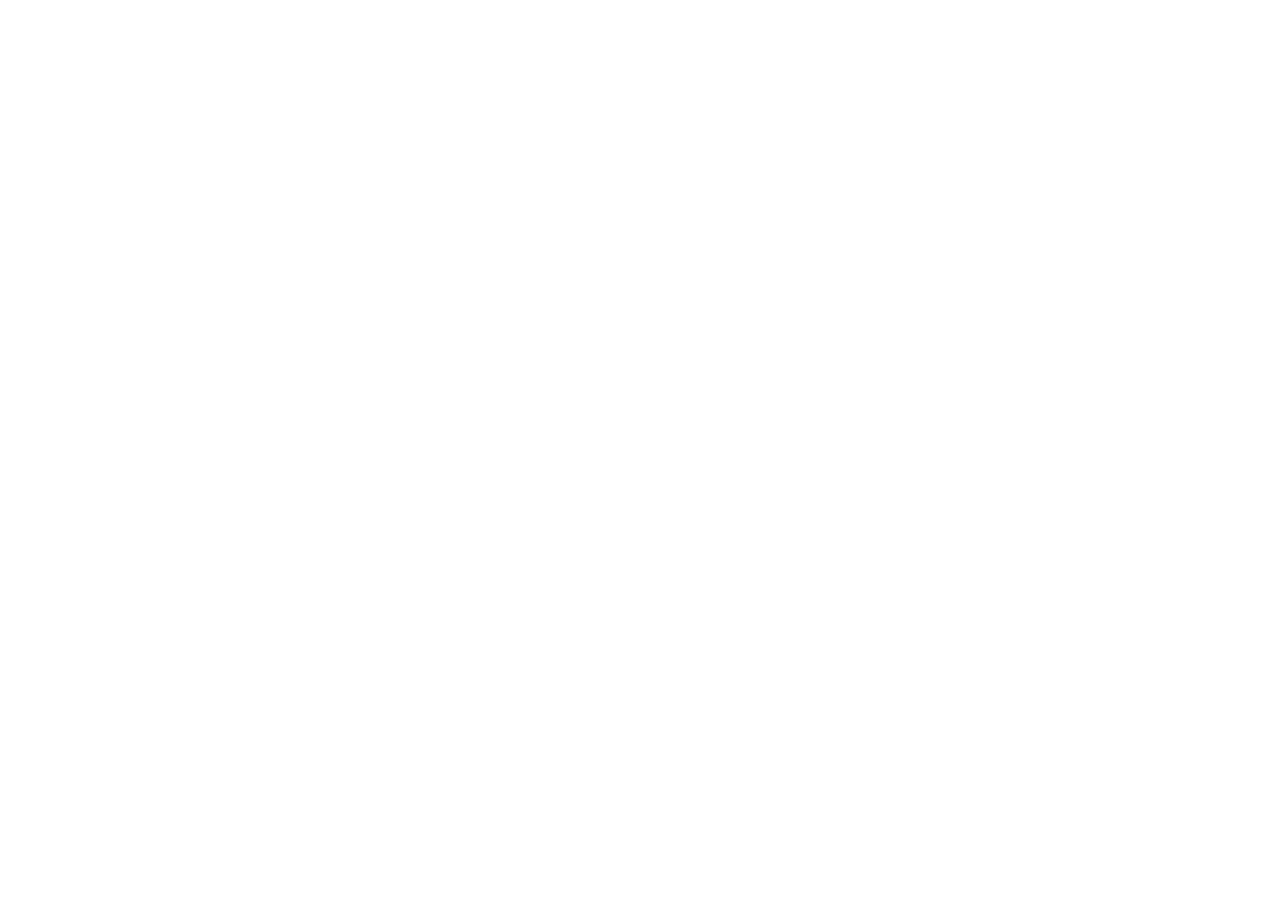
==== index.html @ 91b221d9 "Initial commit, added basic css utility classes" ====
<!DOCTYPE html>
<html lang="en">
<head>
    <meta charset="UTF-8">
    <meta http-equiv="X-UA-Compatible" content="IE=edge">
    <meta name="viewport" content="width=device-width, initial-scale=1.0">
    <title>Space Capital</title>
    <link rel="stylesheet" href="index.css">
</head>
<body>
    <script src="index.js"></script>
</body>
</html>
---- index.css ----
/* ---------------------- */
/* Reset                  */
/* ---------------------- */

/* Box sizing */

*,
*::before,
*::after {
    box-sizing: border-box;
}

/* Reset margins */
body,
h1,
h2,
h3,
h4,
h5,
p,
figure,
picture {
    margin: 0;
}

/* set up the body */
body {
    line-height: 1.5;
    min-height: 100vh;
}

/* make images easier to work with */
img,
picture {
    max-width: 100%;
    display: block;
}

/* make forms easier to work with */
input,
button,
textarea,
select {
    font: inherit;
}

/* remove animations for people who've turned them off */
@media (prefers-reduced-motion: reduce) {
    *,
    *::before,
    *::after {
        animation-duration: 0.01ms !important;
        animation-iteration-count: 1 !important;
        transition-duration: 0.01ms !important;
        scroll-behavior: auto !important;
    }
}

/* ---------------------- */
/* Utility classes        */
/* ---------------------- */

.flex {
    display: flex;
    gap: var(--gap, 1rem);
}

.grid {
    display: grid;
    gap: var(--gap, 1rem);
}

.container {
    padding-inline: 2rem;
    margin-inline: auto;
    max-width: 80rem;
}

.sr-only { /* screenreader only */
    position: absolute;
    width: 1px;
    height: 1px;
    padding: 0;
    margin: -1px;
    overflow: hidden;
    clip: rect(0, 0, 0, 0);
    white-space: nowrap; /* added line */
    border: 0;
}
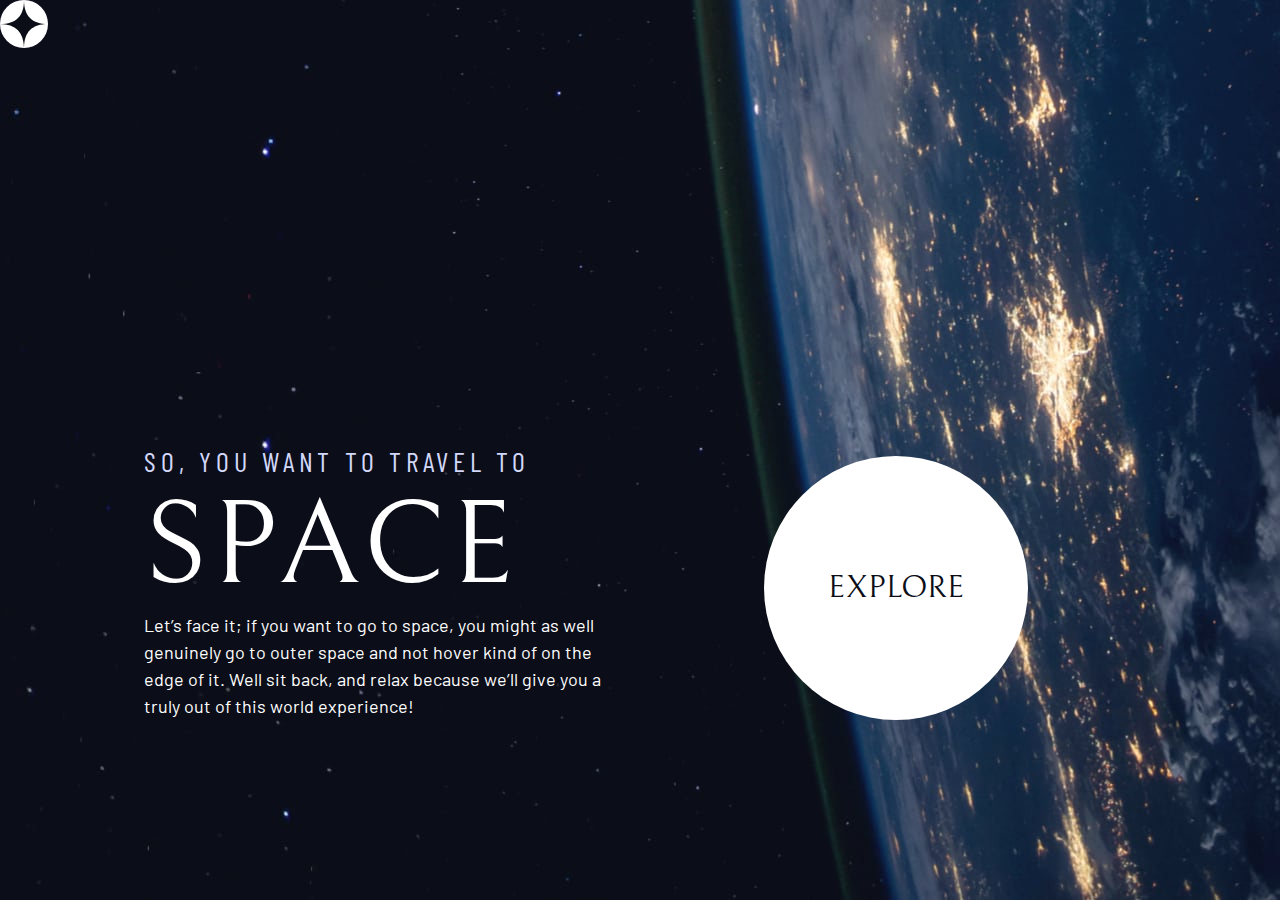
==== commit a4b2d573: "added landing page" ====
--- a/index.html
+++ b/index.html
@@ -2,12 +2,44 @@
 <html lang="en">
 <head>
     <meta charset="UTF-8">
-    <meta http-equiv="X-UA-Compatible" content="IE=edge">
     <meta name="viewport" content="width=device-width, initial-scale=1.0">
-    <title>Space Capital</title>
+
+    <link rel="icon" type="image/png" sizes="32x32" href="./assets/favicon-32x32.png">
+    <!-- Google fonts -->
+    <link rel="preconnect" href="https://fonts.googleapis.com">
+    <link rel="preconnect" href="https://fonts.gstatic.com" crossorigin>
+    <link href="https://fonts.googleapis.com/css2?family=Barlow+Condensed:wght@400;700&family=Bellefair&family=Barlow:wght@400;700&display=swap" rel="stylesheet">
     <link rel="stylesheet" href="index.css">
+    <title>Space Capital | Landing</title>
 </head>
-<body>
-    <script src="index.js"></script>
+<body class="home">
+
+    <header class="primary-header flex">
+        <div class="">
+            <img src="./assets/shared/logo.svg" alt="space tourism logo" class="logo">
+        </div>
+        <!-- <nav>
+            <ul class="primary-navigation underline-indicators flex">
+                <li class="active"><a class="ff-sans-cond uppercase text-white letter-spacing-2" href="#"><span>00</span>Home</a>
+                <li><a class="ff-sans-cond uppercase text-white letter-spacing-2" href="#"><span>01</span>Destination</a>
+                <li><a class="ff-sans-cond uppercase text-white letter-spacing-2" href="#"><span>02</span>Crew</a>
+                    <li><a class="ff-sans-cond uppercase text-white letter-spacing-2" href="#"><span>03</span>Technology</a>
+            </ul>
+        </nav> -->
+    </header>
+
+    <div class="grid-container grid-container--home">
+        <div>
+          <h1 class="text-accent fs-500 ff-sans-cond uppercase letter-spacing-1">So, you want to travel to
+          <span class="d-block fs-900 ff-serif text-white">Space</span></h1>
+          <p>Let’s face it; if you want to go to space, you might as well genuinely go to 
+          outer space and not hover kind of on the edge of it. Well sit back, and relax 
+          because we’ll give you a truly out of this world experience! </p>
+        </div>
+        <div>
+          <a href="#" class="large-button uppercase ff-serif text-dark bg-white">Explore</a>
+        </div>
+    </div>
+
 </body>
 </html>--- a/index.css
+++ b/index.css
@@ -1,3 +1,49 @@
+/* ---------------------- */
+/* Custom properties      */
+/* ---------------------- */
+
+:root {
+    /* colors */
+    --clr-dark: 230 35% 7%;
+    --clr-light: 231 77% 90%;
+    --clr-white: 0 0% 100%;
+
+    /* font-sizes */
+    --fs-900: clamp(5rem, 8vw + 1rem, 9.375rem); /* shrinks fontsize based on screensize dynamically*/
+    --fs-800: 6.25rem;
+    --fs-700: 3.5rem;
+    --fs-600: 2rem;
+    --fs-500: 1.75rem;
+    --fs-400: 1.125rem;
+    --fs-300: 1rem;
+    --fs-200: 0.875rem;
+
+    /* font-families */
+    --ff-serif: "Bellefair", serif;
+    --ff-sans-cond: "Barlow Condensed", sans-serif;
+    --ff-sans-normal: "Barlow", sans-serif;
+}
+
+@media (min-width: 35em) {
+    :root {
+        /* font-sizes */
+        --fs-800: 5rem;
+        --fs-700: 2.5rem;
+        --fs-600: 1.5rem;
+        --fs-400: 1rem;
+    }
+}
+
+@media (min-width: 45em) {
+    :root {
+        /* font-sizes */
+        --fs-800: 6.25rem;
+        --fs-700: 3.5rem;
+        --fs-600: 2rem;
+        --fs-400: 1.125rem;
+    }
+}
+
 /* ---------------------- */
 /* Reset                  */
 /* ---------------------- */
@@ -23,10 +69,27 @@
     margin: 0;
 }
 
+h1,
+h2,
+h3,
+h4,
+h5,
+h6,
+p {
+    font-weight: 400;
+}
+
 /* set up the body */
 body {
+    font-family: var(--ff-sans-normal);
+    font-size: var(--fs-400);
+    color: hsl(var(--clr-white));
+    background-color: hsl(var(--clr-dark));
     line-height: 1.5;
     min-height: 100vh;
+
+    display: grid;
+    grid-template-rows: min-content 1fr;
 }
 
 /* make images easier to work with */
@@ -70,10 +133,52 @@
     gap: var(--gap, 1rem);
 }
 
+.d-block {
+    display: block;
+}
+
+/* limited specificity for selectors */
+/* same as .flow > *:not(:first-child) */
+.flow > *:where(:not(:first-child)) { 
+    margin-top: var(--flow-space, 1rem);
+}
+
 .container {
     padding-inline: 2rem;
     margin-inline: auto;
     max-width: 80rem;
+}
+
+.grid-container {
+    text-align: center;
+    display: grid;
+    place-items: center;
+    padding-inline: 1rem;
+}
+
+.grid-container * {
+    max-width: 50ch;
+}
+
+@media (min-width: 45em) {
+    .grid-container {
+        text-align: left;
+        column-gap: var(--container-gap, 2rem);
+        grid-template-columns: minmax(2rem, 1fr) repeat(2, minmax(0, 30rem)) minmax(2rem, 1fr);
+    }
+
+    .grid-container > *:first-child {
+        grid-column: 2;
+    }
+
+    .grid-container > *:last-child {
+        grid-column: 3;
+    }
+
+    .grid-container--home {
+        padding-bottom: max(6rem, 20vh);
+        align-items: end;
+    }
 }
 
 .sr-only { /* screenreader only */
@@ -87,3 +192,174 @@
     white-space: nowrap; /* added line */
     border: 0;
 }
+
+/* colors */
+
+.bg-dark { background-color: hsl( var(--clr-dark) );}
+.bg-accent { background-color: hsl( var(--clr-light) );}
+.bg-white { background-color: hsl( var(--clr-white) );}
+
+.text-dark { color: hsl( var(--clr-dark) );}
+.text-accent { color: hsl( var(--clr-light) );}
+.text-white { color: hsl( var(--clr-white) );}
+
+/* typography */
+
+.ff-serif { font-family: var(--ff-serif); } 
+.ff-sans-cond { font-family: var(--ff-sans-cond); } 
+.ff-sans-normal { font-family: var(--ff-sans-normal); } 
+
+.letter-spacing-1 { letter-spacing: 4.75px; } 
+.letter-spacing-2 { letter-spacing: 2.7px; } 
+.letter-spacing-3 { letter-spacing: 2.35px; } 
+
+.uppercase { text-transform: uppercase; }
+
+.fs-900 { font-size: var(--fs-900); }
+.fs-800 { font-size: var(--fs-800); }
+.fs-700 { font-size: var(--fs-700); }
+.fs-600 { font-size: var(--fs-600); }
+.fs-500 { font-size: var(--fs-500); }
+.fs-400 { font-size: var(--fs-400); }
+.fs-300 { font-size: var(--fs-300); }
+.fs-200 { font-size: var(--fs-200); }
+
+
+.fs-900,
+.fs-800,
+.fs-700,
+.fs-600 {
+    line-height: 1.1;
+}
+
+.numbered-title {
+    font-family: var(--ff-sans-cond);
+    font-size: var(--fs-500);
+    text-transform: uppercase;
+    letter-spacing: 4.72px;
+}
+
+.numbered-title span {
+    margin-right: .5rem;
+    font-weight: 700;
+    color: hsl(var(--clr-white) / .25);
+}
+
+/* Custom interactive elements */
+/* ---------------------- */
+/* Components             */
+/* ---------------------- */
+
+.large-button {
+    font-size: 2rem;
+    position: relative;
+    display: inline-grid;
+    z-index: 1;  /* usually a good idea when u have an absolute element inside another */
+    place-items: center;
+    padding: 0 2em;
+    aspect-ratio: 1; /* 1 over 1 --> could also bee 2 / 1 etc. */
+    text-decoration: none;
+    border-radius: 50%;
+}
+
+.large-button::after {
+    content: '';
+    position: absolute;
+    z-index: -1;
+    width: 100%;
+    height: 100%;
+    background: hsl(var(--clr-white) / .15);
+    border-radius: 50%;
+    opacity: 0;
+    transition: opacity 500ms linear, transform 700ms ease-in-out;
+}
+
+.large-button:hover::after,
+.large-button:focus::after {
+    opacity: 1;
+    transform: scale(1.5);
+}
+
+.primary-navigation {
+    --gap: 8rem;
+    --underline-gap: 2rem;
+    list-style: none;
+    padding: 0;
+    margin: 0;
+}
+
+.primary-navigation a {
+    text-decoration: none;
+}
+
+.primary-navigation a > span {
+    font-weight: 700;
+    margin-right: .5em;
+}
+
+.underline-indicators > * {
+    cursor: pointer;
+    padding: var(--underline-gap, 1rem) 0;
+    border: 0;
+    border-bottom: .2rem solid hsl( var(--clr-white) / 0 );
+}
+
+.underline-indicators > li:hover,
+.underline-indicators > li:focus,
+.underline-indicators > button:hover,
+.underline-indicators > button:focus {
+    border-color: hsl( var(--clr-white) / .5);
+}
+
+.underline-indicators > .active,
+.underline-indicators > [aria-selected="true"] {
+    color: hsl( var(--clr-white) / 1);
+    border-color: hsl( var(--clr-white) / 1);
+}
+
+.tab-list {
+    --gap: 2rem;
+}
+
+.dot-indicators > * {
+    cursor: pointer;
+    border: 0;
+    border-radius: 50%;
+    aspect-ratio: 1;
+    padding: .5em;
+    background-color: hsl(var(--clr-white) / .25);
+}
+
+.dot-indicators > button:hover,
+.dot-indicators > button:focus {
+    background-color: hsl(var(--clr-white) / .5);
+}
+
+.dot-indicators > [aria-selected="true"] {
+    background-color: hsl( var(--clr-white) / 1);
+}
+
+/* ------------------------------ */
+/* Page specific backgrounds      */
+/* ------------------------------ */
+body {
+    background-size: cover;
+    background-position: bottom center;
+}
+
+.home {
+    background-image: url(./assets/home/background-home-mobile.jpg);
+}
+
+@media (min-width: 35rem) {
+    .home {
+        background-position: center center;
+        background-image: url(./assets/home/background-home-tablet.jpg);
+    }
+}
+
+@media (min-width: 45rem) {
+    .home {
+        background-image: url(./assets/home/background-home-desktop.jpg);
+    }
+}